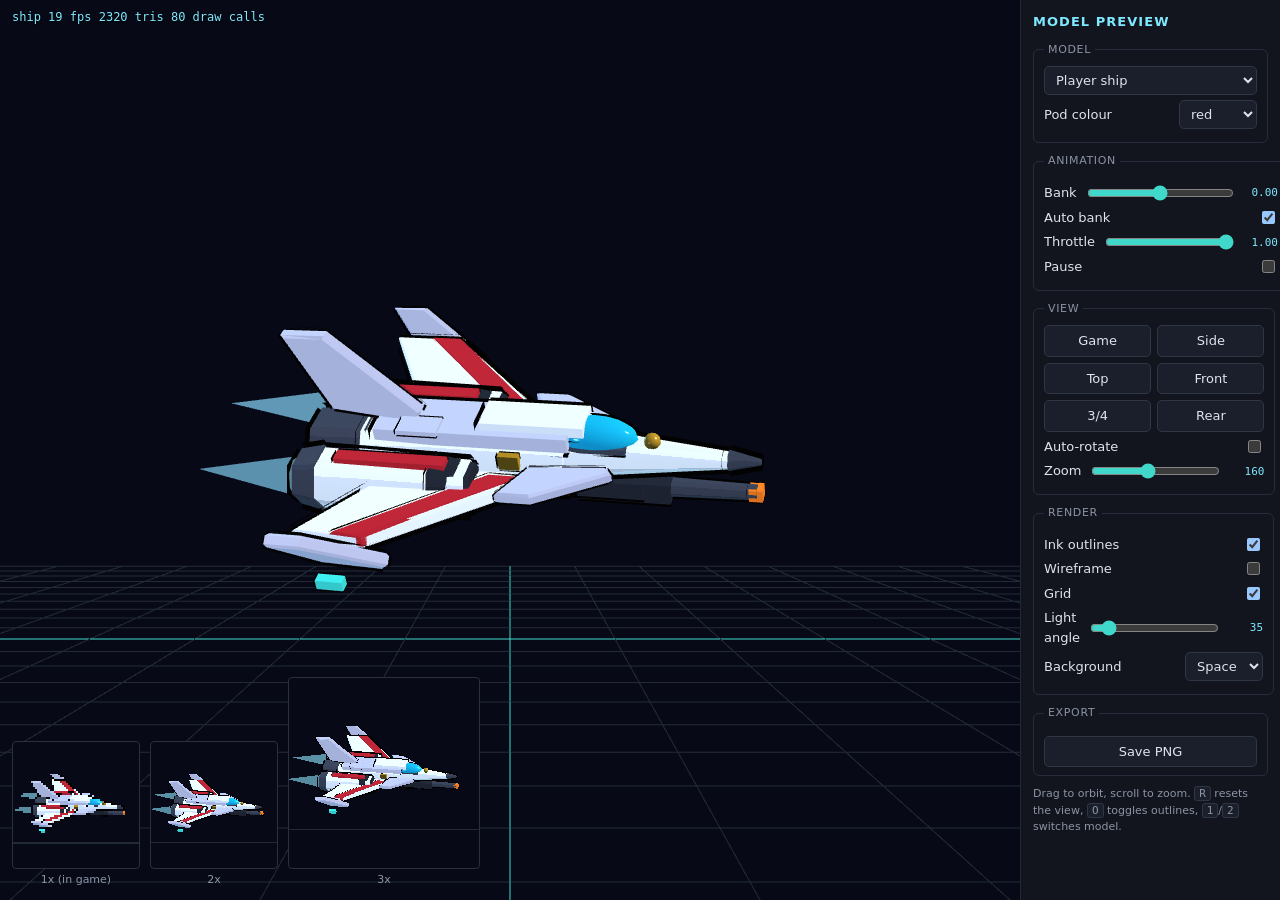
==== preview.html @ da4cbdea "Render the player ship and pod as 3D models Adds a WebGL layer (Three.js, vendored so there is still" ====
<!doctype html>
<html lang="en">
<head>
  <meta charset="utf-8">
  <meta name="viewport" content="width=device-width, initial-scale=1">
  <title>Nebula Lance - model preview</title>
  <style>
    :root { color-scheme: dark; }
    * { box-sizing: border-box; }
    body { margin: 0; height: 100vh; display: grid; grid-template-columns: 1fr 260px;
      background: #0e1016; color: #dfe3ec; font: 13px/1.5 ui-sans-serif, system-ui, sans-serif; }
    #stage { position: relative; min-width: 0; }
    #view { display: block; width: 100%; height: 100%; }
    #hud { position: absolute; top: 10px; left: 12px; font: 12px ui-monospace, monospace;
      color: #7fe8ff; text-shadow: 0 1px 2px #000; pointer-events: none; }
    #strip { position: absolute; left: 12px; bottom: 12px; display: flex; gap: 10px; align-items: flex-end; }
    #strip figure { margin: 0; text-align: center; }
    #strip canvas { display: block; background: #070a16; border: 1px solid #2a3040; border-radius: 4px;
      image-rendering: pixelated; }
    #strip figcaption { font-size: 11px; color: #8b93a5; margin-top: 3px; }
    aside { border-left: 1px solid #222736; padding: 12px; overflow-y: auto; background: #12151d; }
    h1 { font-size: 13px; margin: 0 0 10px; letter-spacing: .08em; text-transform: uppercase; color: #7fe8ff; }
    fieldset { border: 1px solid #262c3b; border-radius: 6px; margin: 0 0 10px; padding: 8px 10px; }
    legend { font-size: 11px; color: #8b93a5; text-transform: uppercase; letter-spacing: .06em; padding: 0 4px; }
    label { display: flex; align-items: center; justify-content: space-between; gap: 8px; margin: 5px 0; }
    label span.v { color: #7fe8ff; font: 11px ui-monospace, monospace; min-width: 34px; text-align: right; }
    input[type=range] { flex: 1; accent-color: #3fd8cb; }
    select, button { width: 100%; background: #1a1f2b; color: #dfe3ec; border: 1px solid #2f3646;
      border-radius: 5px; padding: 5px 7px; font: inherit; }
    button { cursor: pointer; margin-top: 6px; }
    button:hover { border-color: #3fd8cb; }
    .row { display: grid; grid-template-columns: 1fr 1fr; gap: 6px; }
    .row button { margin-top: 0; }
    kbd { background: #1a1f2b; border: 1px solid #2f3646; border-radius: 3px; padding: 0 4px; font-size: 11px; }
    p.hint { color: #8b93a5; font-size: 11px; margin: 6px 0 0; }
  </style>
</head>
<body>
  <div id="stage">
    <canvas id="view"></canvas>
    <div id="hud"></div>
    <div id="strip">
      <figure><canvas id="px1" width="64" height="64"></canvas><figcaption>1x (in game)</figcaption></figure>
      <figure><canvas id="px2" width="128" height="128"></canvas><figcaption>2x</figcaption></figure>
      <figure><canvas id="px3" width="192" height="192"></canvas><figcaption>3x</figcaption></figure>
    </div>
  </div>
  <aside>
    <h1>Model preview</h1>
    <fieldset><legend>Model</legend>
      <select id="model">
        <option value="ship">Player ship</option>
        <option value="pod">Pod</option>
      </select>
      <label>Pod colour <select id="podColor" style="width:auto"><option>red</option><option>blue</option><option>yellow</option></select></label>
    </fieldset>
    <fieldset><legend>Animation</legend>
      <label>Bank <input type="range" id="bank" min="-1" max="1" step="0.01" value="0"><span class="v" id="bankV">0.00</span></label>
      <label>Auto bank <input type="checkbox" id="autoBank" checked></label>
      <label>Throttle <input type="range" id="throttle" min="0" max="1" step="0.01" value="1"><span class="v" id="throttleV">1.00</span></label>
      <label>Pause <input type="checkbox" id="pause"></label>
    </fieldset>
    <fieldset><legend>View</legend>
      <div class="row">
        <button data-view="game">Game</button><button data-view="side">Side</button>
        <button data-view="top">Top</button><button data-view="front">Front</button>
        <button data-view="three">3/4</button><button data-view="rear">Rear</button>
      </div>
      <label>Auto-rotate <input type="checkbox" id="spin"></label>
      <label>Zoom <input type="range" id="zoom" min="40" max="320" step="1" value="160"><span class="v" id="zoomV">160</span></label>
    </fieldset>
    <fieldset><legend>Render</legend>
      <label>Ink outlines <input type="checkbox" id="outline" checked></label>
      <label>Wireframe <input type="checkbox" id="wire"></label>
      <label>Grid <input type="checkbox" id="grid" checked></label>
      <label>Light angle <input type="range" id="lightA" min="0" max="360" step="1" value="35"><span class="v" id="lightAV">35</span></label>
      <label>Background <select id="bg" style="width:auto">
        <option value="space">Space</option><option value="studio">Studio</option><option value="white">White</option></select></label>
    </fieldset>
    <fieldset><legend>Export</legend>
      <button id="shot">Save PNG</button>
    </fieldset>
    <p class="hint">Drag to orbit, scroll to zoom. <kbd>R</kbd> resets the view, <kbd>O</kbd> toggles outlines, <kbd>1</kbd>/<kbd>2</kbd> switches model.</p>
  </aside>
  <script type="module" src="src/preview.js"></script>
</body>
</html>
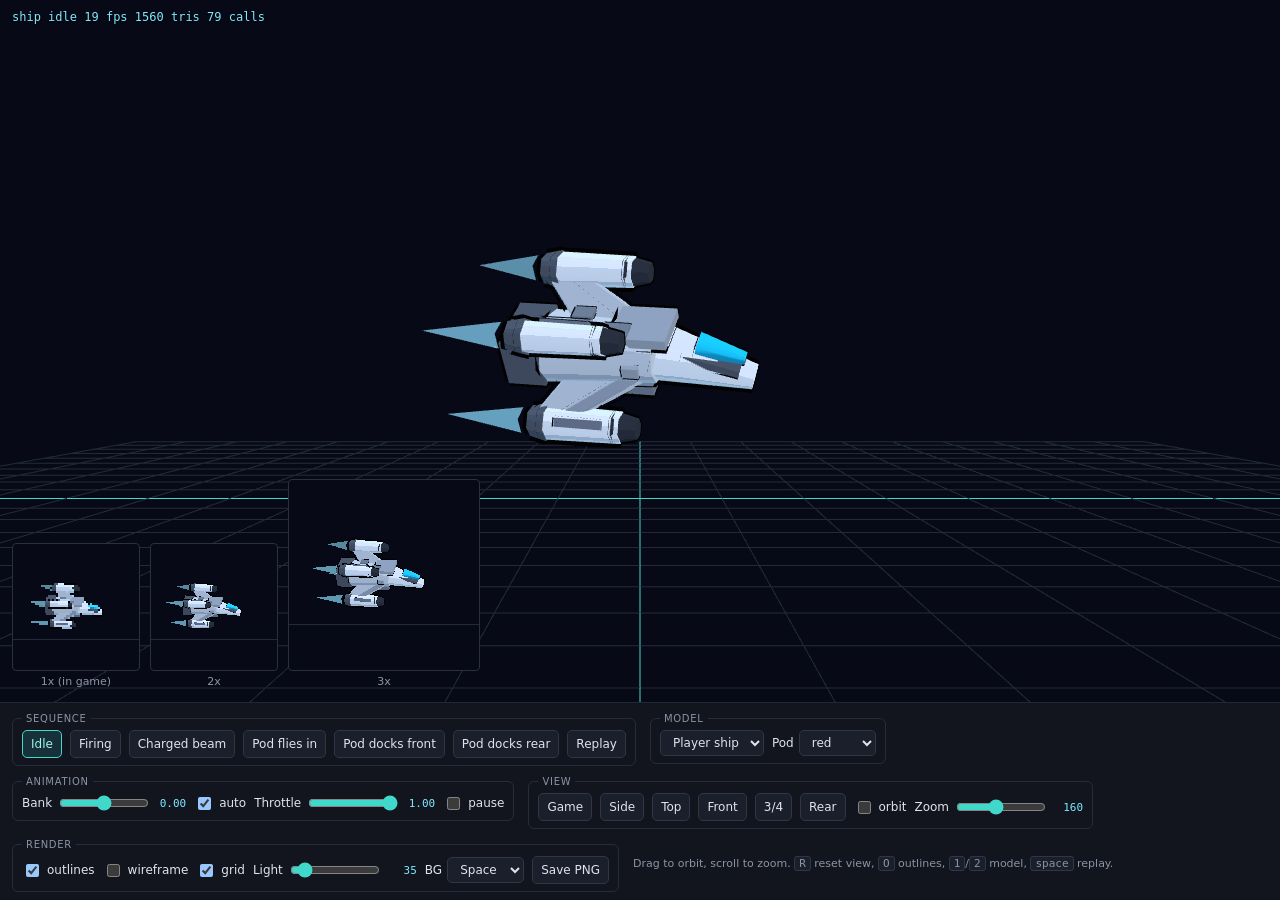
==== commit 54880eb0: "Rework the preview harness: bottom controls and animation sequences Moves the harness controls from " ====
--- a/preview.html
+++ b/preview.html
@@ -7,81 +7,84 @@
   <style>
     :root { color-scheme: dark; }
     * { box-sizing: border-box; }
-    body { margin: 0; height: 100vh; display: grid; grid-template-columns: 1fr 260px;
+    body { margin: 0; height: 100vh; display: grid; grid-template-rows: 1fr auto;
       background: #0e1016; color: #dfe3ec; font: 13px/1.5 ui-sans-serif, system-ui, sans-serif; }
-    #stage { position: relative; min-width: 0; }
+    #stage { position: relative; min-height: 0; }
     #view { display: block; width: 100%; height: 100%; }
     #hud { position: absolute; top: 10px; left: 12px; font: 12px ui-monospace, monospace;
       color: #7fe8ff; text-shadow: 0 1px 2px #000; pointer-events: none; }
+    #caption { position: absolute; top: 10px; right: 12px; font: 12px ui-monospace, monospace;
+      color: #ffd070; text-shadow: 0 1px 2px #000; pointer-events: none; text-align: right; max-width: 40%; }
     #strip { position: absolute; left: 12px; bottom: 12px; display: flex; gap: 10px; align-items: flex-end; }
     #strip figure { margin: 0; text-align: center; }
     #strip canvas { display: block; background: #070a16; border: 1px solid #2a3040; border-radius: 4px;
       image-rendering: pixelated; }
     #strip figcaption { font-size: 11px; color: #8b93a5; margin-top: 3px; }
-    aside { border-left: 1px solid #222736; padding: 12px; overflow-y: auto; background: #12151d; }
-    h1 { font-size: 13px; margin: 0 0 10px; letter-spacing: .08em; text-transform: uppercase; color: #7fe8ff; }
-    fieldset { border: 1px solid #262c3b; border-radius: 6px; margin: 0 0 10px; padding: 8px 10px; }
-    legend { font-size: 11px; color: #8b93a5; text-transform: uppercase; letter-spacing: .06em; padding: 0 4px; }
-    label { display: flex; align-items: center; justify-content: space-between; gap: 8px; margin: 5px 0; }
-    label span.v { color: #7fe8ff; font: 11px ui-monospace, monospace; min-width: 34px; text-align: right; }
-    input[type=range] { flex: 1; accent-color: #3fd8cb; }
-    select, button { width: 100%; background: #1a1f2b; color: #dfe3ec; border: 1px solid #2f3646;
-      border-radius: 5px; padding: 5px 7px; font: inherit; }
-    button { cursor: pointer; margin-top: 6px; }
+    footer { border-top: 1px solid #222736; background: #12151d; padding: 8px 12px;
+      display: flex; flex-wrap: wrap; gap: 8px 14px; align-items: flex-start; }
+    fieldset { border: 1px solid #262c3b; border-radius: 6px; margin: 0; padding: 4px 9px 7px;
+      display: flex; gap: 8px; align-items: center; flex-wrap: wrap; }
+    legend { font-size: 10px; color: #8b93a5; text-transform: uppercase; letter-spacing: .07em; padding: 0 4px; }
+    label { display: inline-flex; align-items: center; gap: 5px; white-space: nowrap; font-size: 12px; }
+    label span.v { color: #7fe8ff; font: 11px ui-monospace, monospace; min-width: 30px; text-align: right; }
+    input[type=range] { width: 90px; accent-color: #3fd8cb; }
+    select, button { background: #1a1f2b; color: #dfe3ec; border: 1px solid #2f3646;
+      border-radius: 5px; padding: 4px 8px; font: inherit; font-size: 12px; }
+    button { cursor: pointer; }
     button:hover { border-color: #3fd8cb; }
-    .row { display: grid; grid-template-columns: 1fr 1fr; gap: 6px; }
-    .row button { margin-top: 0; }
+    button.on { border-color: #3fd8cb; background: #17303a; color: #9ff4ea; }
+    p.hint { margin: 0; color: #8b93a5; font-size: 11px; align-self: center; }
     kbd { background: #1a1f2b; border: 1px solid #2f3646; border-radius: 3px; padding: 0 4px; font-size: 11px; }
-    p.hint { color: #8b93a5; font-size: 11px; margin: 6px 0 0; }
   </style>
 </head>
 <body>
   <div id="stage">
     <canvas id="view"></canvas>
     <div id="hud"></div>
+    <div id="caption"></div>
     <div id="strip">
       <figure><canvas id="px1" width="64" height="64"></canvas><figcaption>1x (in game)</figcaption></figure>
       <figure><canvas id="px2" width="128" height="128"></canvas><figcaption>2x</figcaption></figure>
       <figure><canvas id="px3" width="192" height="192"></canvas><figcaption>3x</figcaption></figure>
     </div>
   </div>
-  <aside>
-    <h1>Model preview</h1>
+  <footer>
+    <fieldset><legend>Sequence</legend>
+      <button data-demo="idle" class="on">Idle</button>
+      <button data-demo="fire">Firing</button>
+      <button data-demo="beam">Charged beam</button>
+      <button data-demo="arrive">Pod flies in</button>
+      <button data-demo="dock">Pod docks front</button>
+      <button data-demo="dockback">Pod docks rear</button>
+      <button id="replay">Replay</button>
+    </fieldset>
     <fieldset><legend>Model</legend>
-      <select id="model">
-        <option value="ship">Player ship</option>
-        <option value="pod">Pod</option>
-      </select>
-      <label>Pod colour <select id="podColor" style="width:auto"><option>red</option><option>blue</option><option>yellow</option></select></label>
+      <select id="model"><option value="ship">Player ship</option><option value="pod">Pod</option></select>
+      <label>Pod <select id="podColor"><option>red</option><option>blue</option><option>yellow</option></select></label>
     </fieldset>
     <fieldset><legend>Animation</legend>
       <label>Bank <input type="range" id="bank" min="-1" max="1" step="0.01" value="0"><span class="v" id="bankV">0.00</span></label>
-      <label>Auto bank <input type="checkbox" id="autoBank" checked></label>
+      <label><input type="checkbox" id="autoBank" checked> auto</label>
       <label>Throttle <input type="range" id="throttle" min="0" max="1" step="0.01" value="1"><span class="v" id="throttleV">1.00</span></label>
-      <label>Pause <input type="checkbox" id="pause"></label>
+      <label><input type="checkbox" id="pause"> pause</label>
     </fieldset>
     <fieldset><legend>View</legend>
-      <div class="row">
-        <button data-view="game">Game</button><button data-view="side">Side</button>
-        <button data-view="top">Top</button><button data-view="front">Front</button>
-        <button data-view="three">3/4</button><button data-view="rear">Rear</button>
-      </div>
-      <label>Auto-rotate <input type="checkbox" id="spin"></label>
+      <button data-view="game">Game</button><button data-view="side">Side</button>
+      <button data-view="top">Top</button><button data-view="front">Front</button>
+      <button data-view="three">3/4</button><button data-view="rear">Rear</button>
+      <label><input type="checkbox" id="spin"> orbit</label>
       <label>Zoom <input type="range" id="zoom" min="40" max="320" step="1" value="160"><span class="v" id="zoomV">160</span></label>
     </fieldset>
     <fieldset><legend>Render</legend>
-      <label>Ink outlines <input type="checkbox" id="outline" checked></label>
-      <label>Wireframe <input type="checkbox" id="wire"></label>
-      <label>Grid <input type="checkbox" id="grid" checked></label>
-      <label>Light angle <input type="range" id="lightA" min="0" max="360" step="1" value="35"><span class="v" id="lightAV">35</span></label>
-      <label>Background <select id="bg" style="width:auto">
-        <option value="space">Space</option><option value="studio">Studio</option><option value="white">White</option></select></label>
-    </fieldset>
-    <fieldset><legend>Export</legend>
+      <label><input type="checkbox" id="outline" checked> outlines</label>
+      <label><input type="checkbox" id="wire"> wireframe</label>
+      <label><input type="checkbox" id="grid" checked> grid</label>
+      <label>Light <input type="range" id="lightA" min="0" max="360" step="1" value="35"><span class="v" id="lightAV">35</span></label>
+      <label>BG <select id="bg"><option value="space">Space</option><option value="studio">Studio</option><option value="white">White</option></select></label>
       <button id="shot">Save PNG</button>
     </fieldset>
-    <p class="hint">Drag to orbit, scroll to zoom. <kbd>R</kbd> resets the view, <kbd>O</kbd> toggles outlines, <kbd>1</kbd>/<kbd>2</kbd> switches model.</p>
-  </aside>
+    <p class="hint">Drag to orbit, scroll to zoom. <kbd>R</kbd> reset view, <kbd>O</kbd> outlines, <kbd>1</kbd>/<kbd>2</kbd> model, <kbd>space</kbd> replay.</p>
+  </footer>
   <script type="module" src="src/preview.js"></script>
 </body>
 </html>
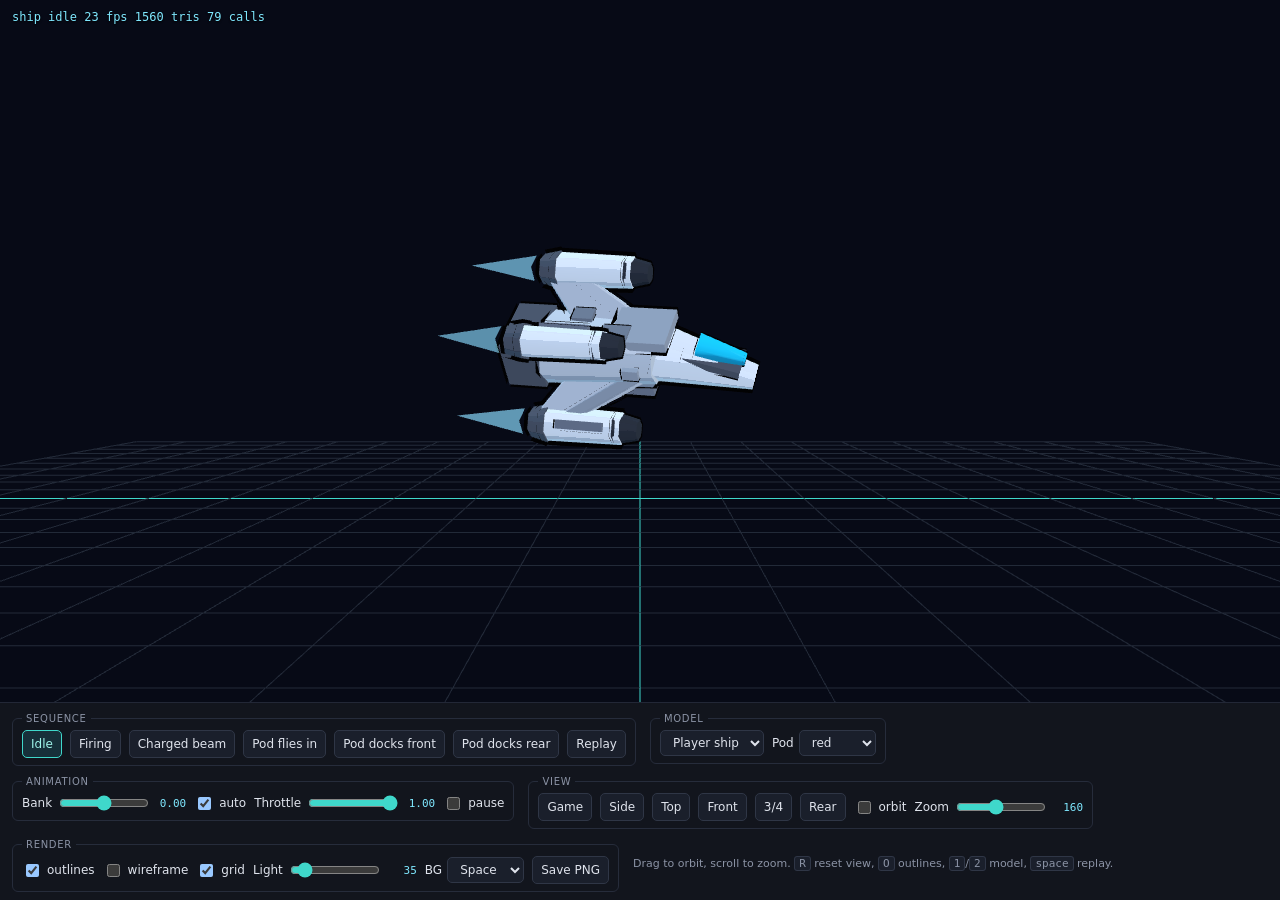
==== commit 80ce5e18: "Remove the in-game size thumbnails from the preview harness Drops the 1x/2x/3x preview squares, thei" ====
--- a/preview.html
+++ b/preview.html
@@ -15,11 +15,6 @@
       color: #7fe8ff; text-shadow: 0 1px 2px #000; pointer-events: none; }
     #caption { position: absolute; top: 10px; right: 12px; font: 12px ui-monospace, monospace;
       color: #ffd070; text-shadow: 0 1px 2px #000; pointer-events: none; text-align: right; max-width: 40%; }
-    #strip { position: absolute; left: 12px; bottom: 12px; display: flex; gap: 10px; align-items: flex-end; }
-    #strip figure { margin: 0; text-align: center; }
-    #strip canvas { display: block; background: #070a16; border: 1px solid #2a3040; border-radius: 4px;
-      image-rendering: pixelated; }
-    #strip figcaption { font-size: 11px; color: #8b93a5; margin-top: 3px; }
     footer { border-top: 1px solid #222736; background: #12151d; padding: 8px 12px;
       display: flex; flex-wrap: wrap; gap: 8px 14px; align-items: flex-start; }
     fieldset { border: 1px solid #262c3b; border-radius: 6px; margin: 0; padding: 4px 9px 7px;
@@ -42,11 +37,6 @@
     <canvas id="view"></canvas>
     <div id="hud"></div>
     <div id="caption"></div>
-    <div id="strip">
-      <figure><canvas id="px1" width="64" height="64"></canvas><figcaption>1x (in game)</figcaption></figure>
-      <figure><canvas id="px2" width="128" height="128"></canvas><figcaption>2x</figcaption></figure>
-      <figure><canvas id="px3" width="192" height="192"></canvas><figcaption>3x</figcaption></figure>
-    </div>
   </div>
   <footer>
     <fieldset><legend>Sequence</legend>
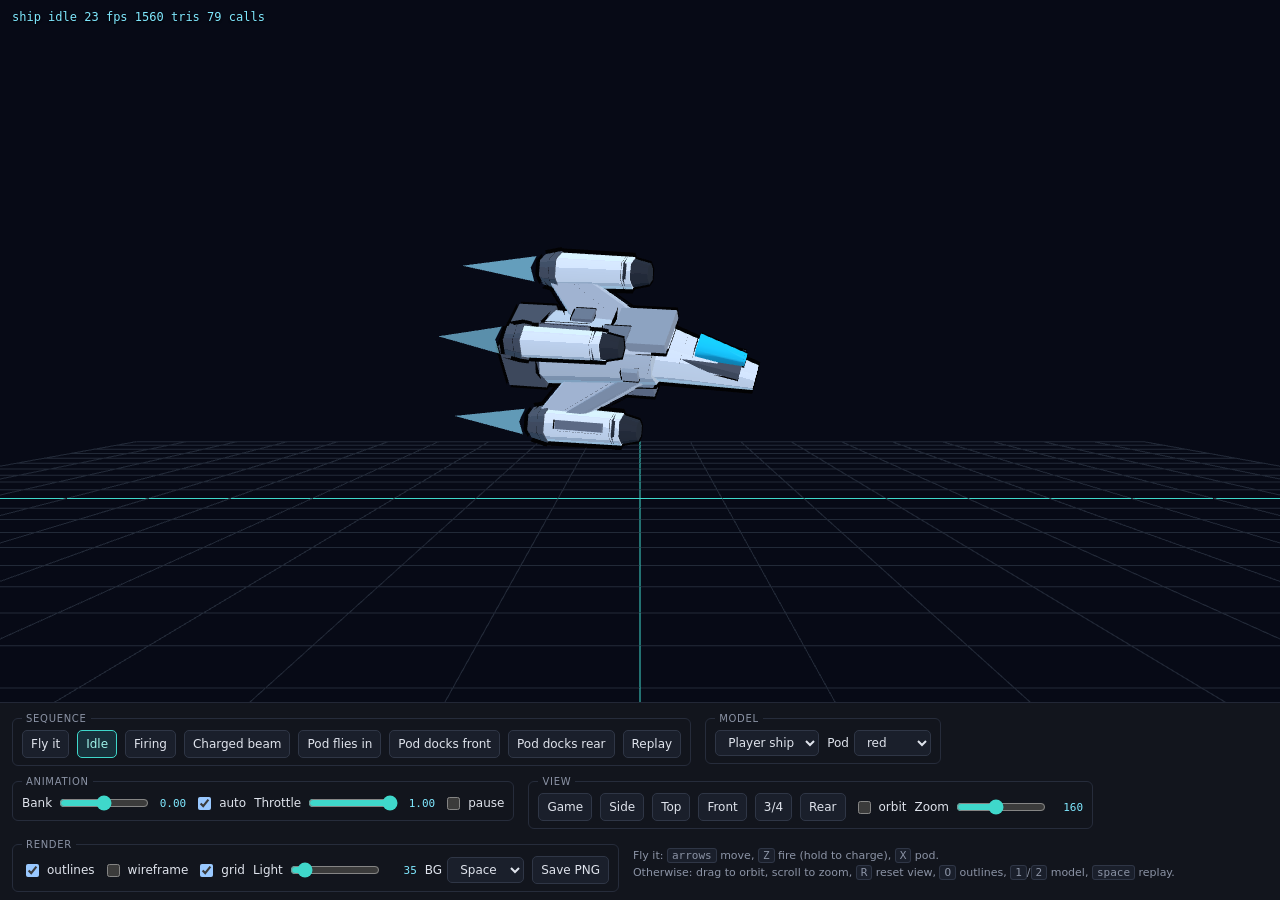
==== commit 4f7ffe55: "Add a fly-it sandbox and live reload to the preview harness The harness gains a "Fly it" sequence: t" ====
--- a/preview.html
+++ b/preview.html
@@ -40,6 +40,7 @@
   </div>
   <footer>
     <fieldset><legend>Sequence</legend>
+      <button data-demo="play">Fly it</button>
       <button data-demo="idle" class="on">Idle</button>
       <button data-demo="fire">Firing</button>
       <button data-demo="beam">Charged beam</button>
@@ -73,7 +74,7 @@
       <label>BG <select id="bg"><option value="space">Space</option><option value="studio">Studio</option><option value="white">White</option></select></label>
       <button id="shot">Save PNG</button>
     </fieldset>
-    <p class="hint">Drag to orbit, scroll to zoom. <kbd>R</kbd> reset view, <kbd>O</kbd> outlines, <kbd>1</kbd>/<kbd>2</kbd> model, <kbd>space</kbd> replay.</p>
+    <p class="hint">Fly it: <kbd>arrows</kbd> move, <kbd>Z</kbd> fire (hold to charge), <kbd>X</kbd> pod.<br>Otherwise: drag to orbit, scroll to zoom, <kbd>R</kbd> reset view, <kbd>O</kbd> outlines, <kbd>1</kbd>/<kbd>2</kbd> model, <kbd>space</kbd> replay.</p>
   </footer>
   <script type="module" src="src/preview.js"></script>
 </body>
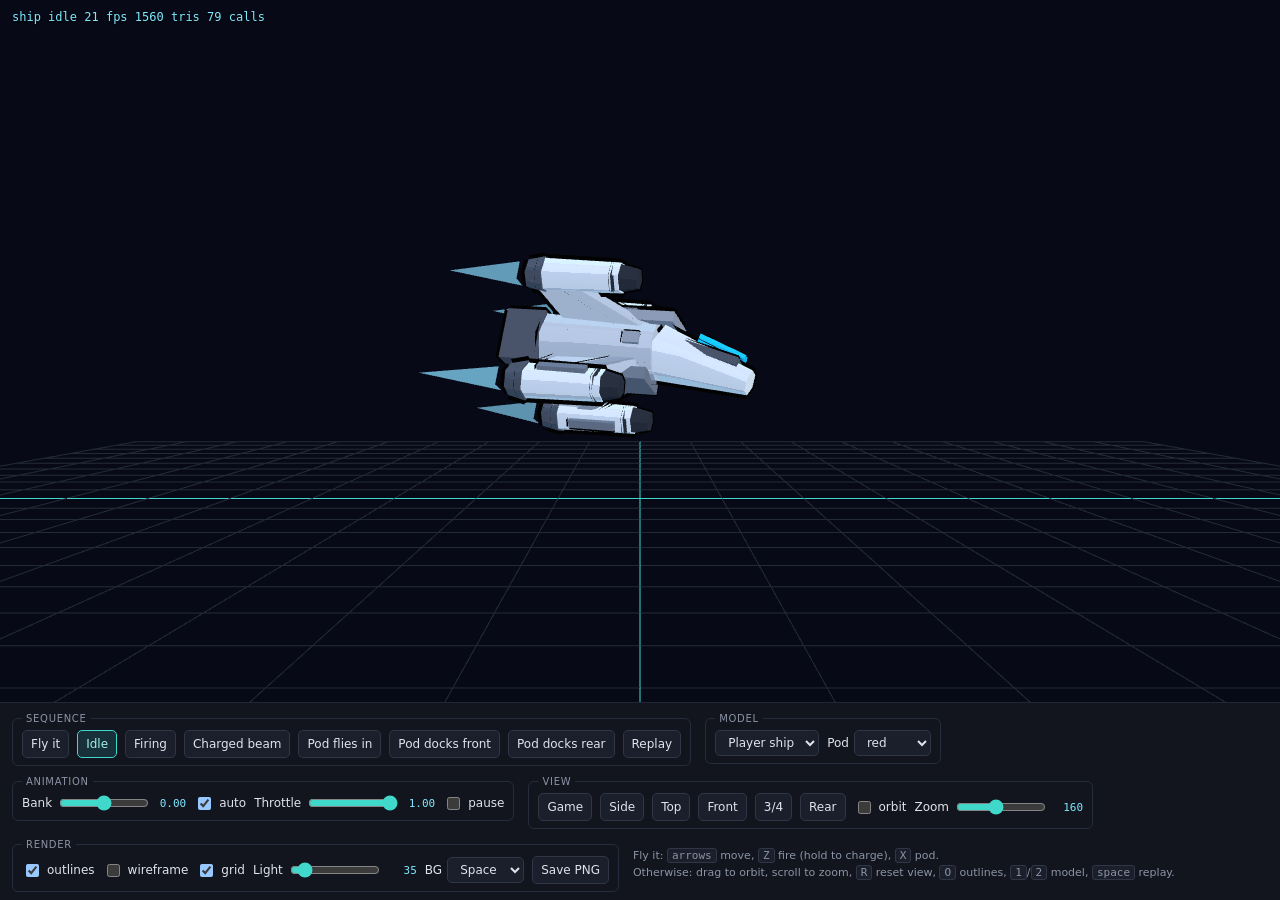
==== commit bf950c83: "Rename the game to Xiphos and show the 3D ship on the title screen The title screen drew the old fla" ====
--- a/preview.html
+++ b/preview.html
@@ -3,7 +3,7 @@
 <head>
   <meta charset="utf-8">
   <meta name="viewport" content="width=device-width, initial-scale=1">
-  <title>Nebula Lance - model preview</title>
+  <title>Xiphos - model preview</title>
   <style>
     :root { color-scheme: dark; }
     * { box-sizing: border-box; }
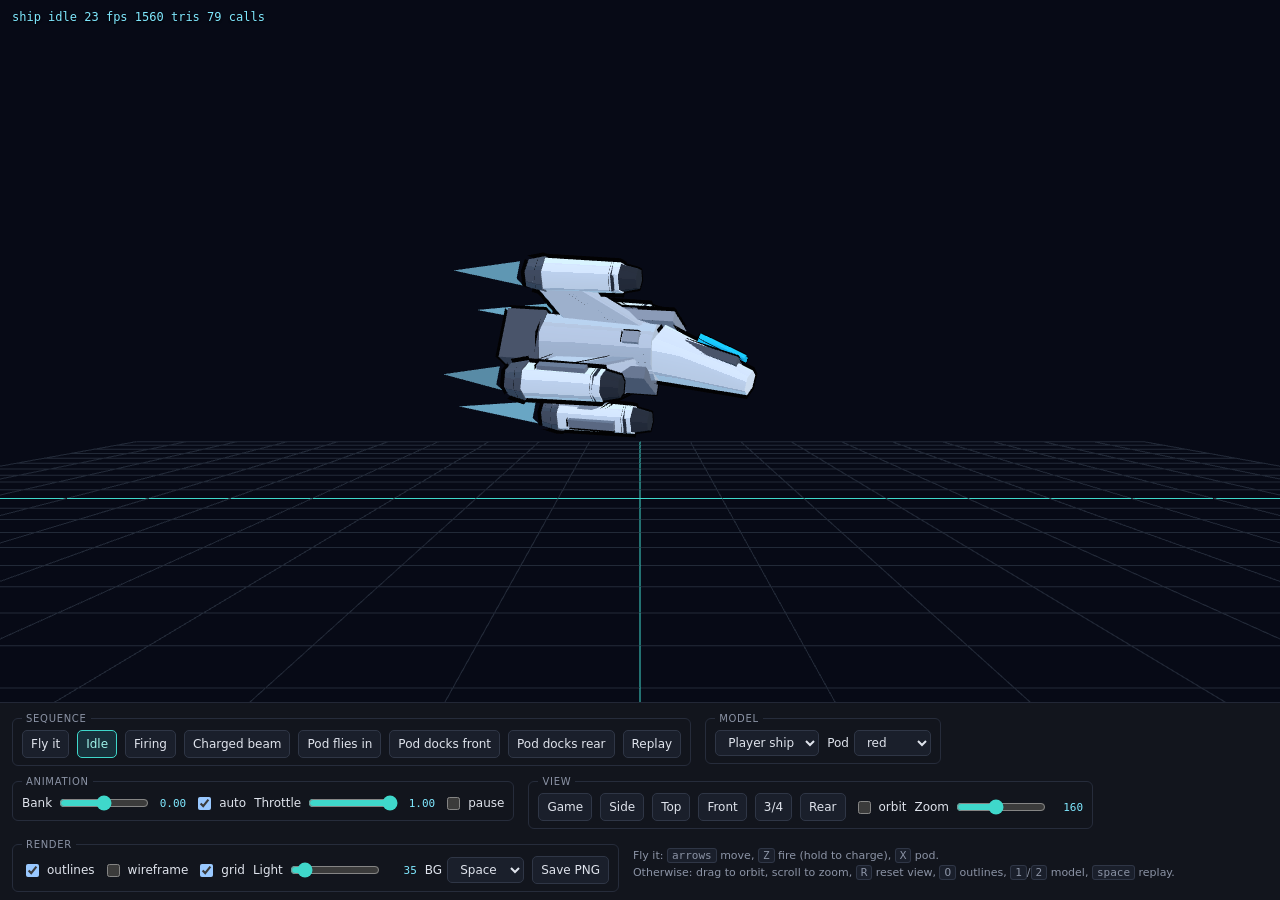
==== commit d335681e: "Rename the game from Xiphos to X-76 Owner chose the new name (#24) and asked for the GitHub repo to " ====
--- a/preview.html
+++ b/preview.html
@@ -3,7 +3,7 @@
 <head>
   <meta charset="utf-8">
   <meta name="viewport" content="width=device-width, initial-scale=1">
-  <title>Xiphos - model preview</title>
+  <title>X-76 - model preview</title>
   <style>
     :root { color-scheme: dark; }
     * { box-sizing: border-box; }
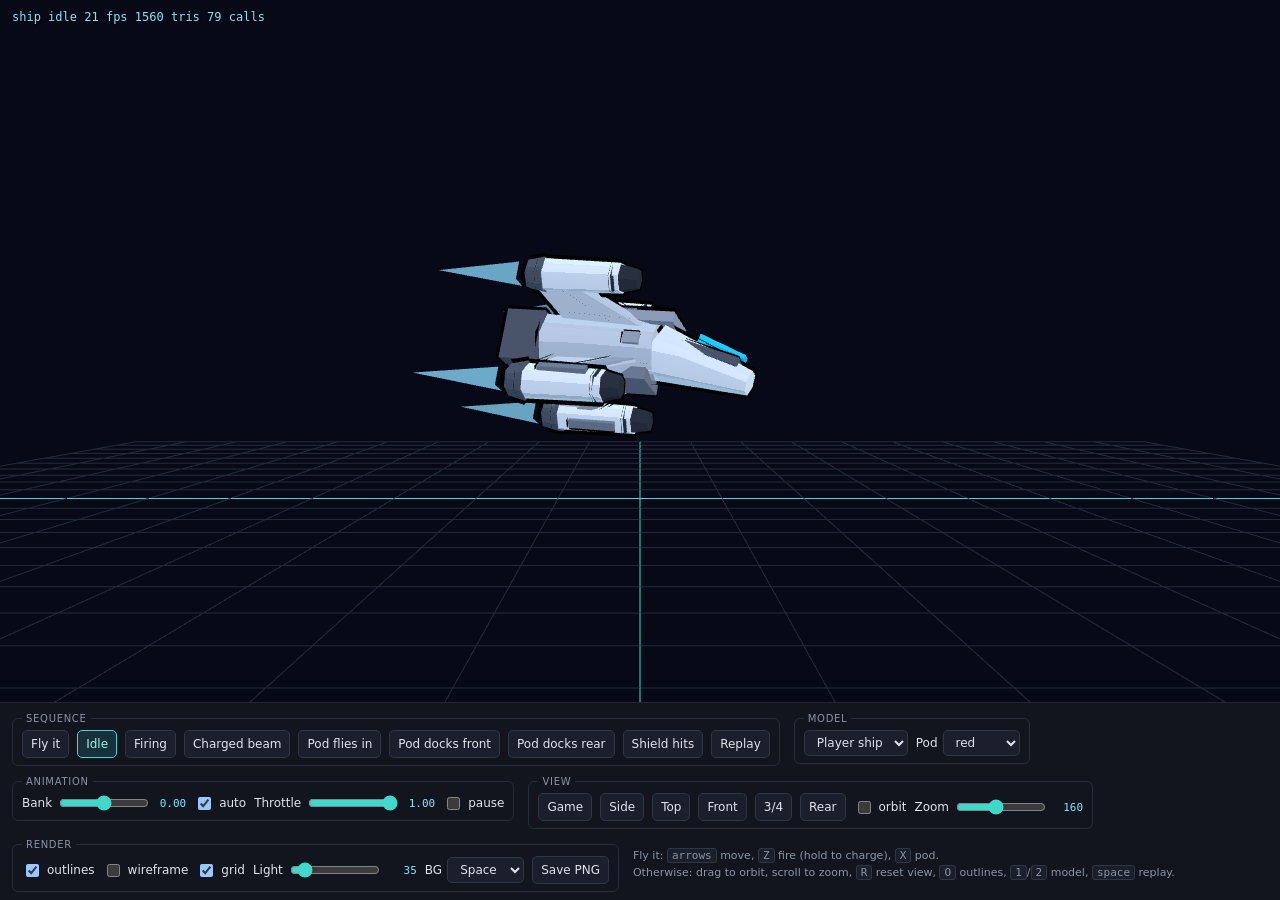
==== commit 90501492: "Replace one-hit deaths with a percentage shield The ship now carries a 0-100% shield. Enemy bullets," ====
--- a/preview.html
+++ b/preview.html
@@ -47,6 +47,7 @@
       <button data-demo="arrive">Pod flies in</button>
       <button data-demo="dock">Pod docks front</button>
       <button data-demo="dockback">Pod docks rear</button>
+      <button data-demo="shield">Shield hits</button>
       <button id="replay">Replay</button>
     </fieldset>
     <fieldset><legend>Model</legend>
